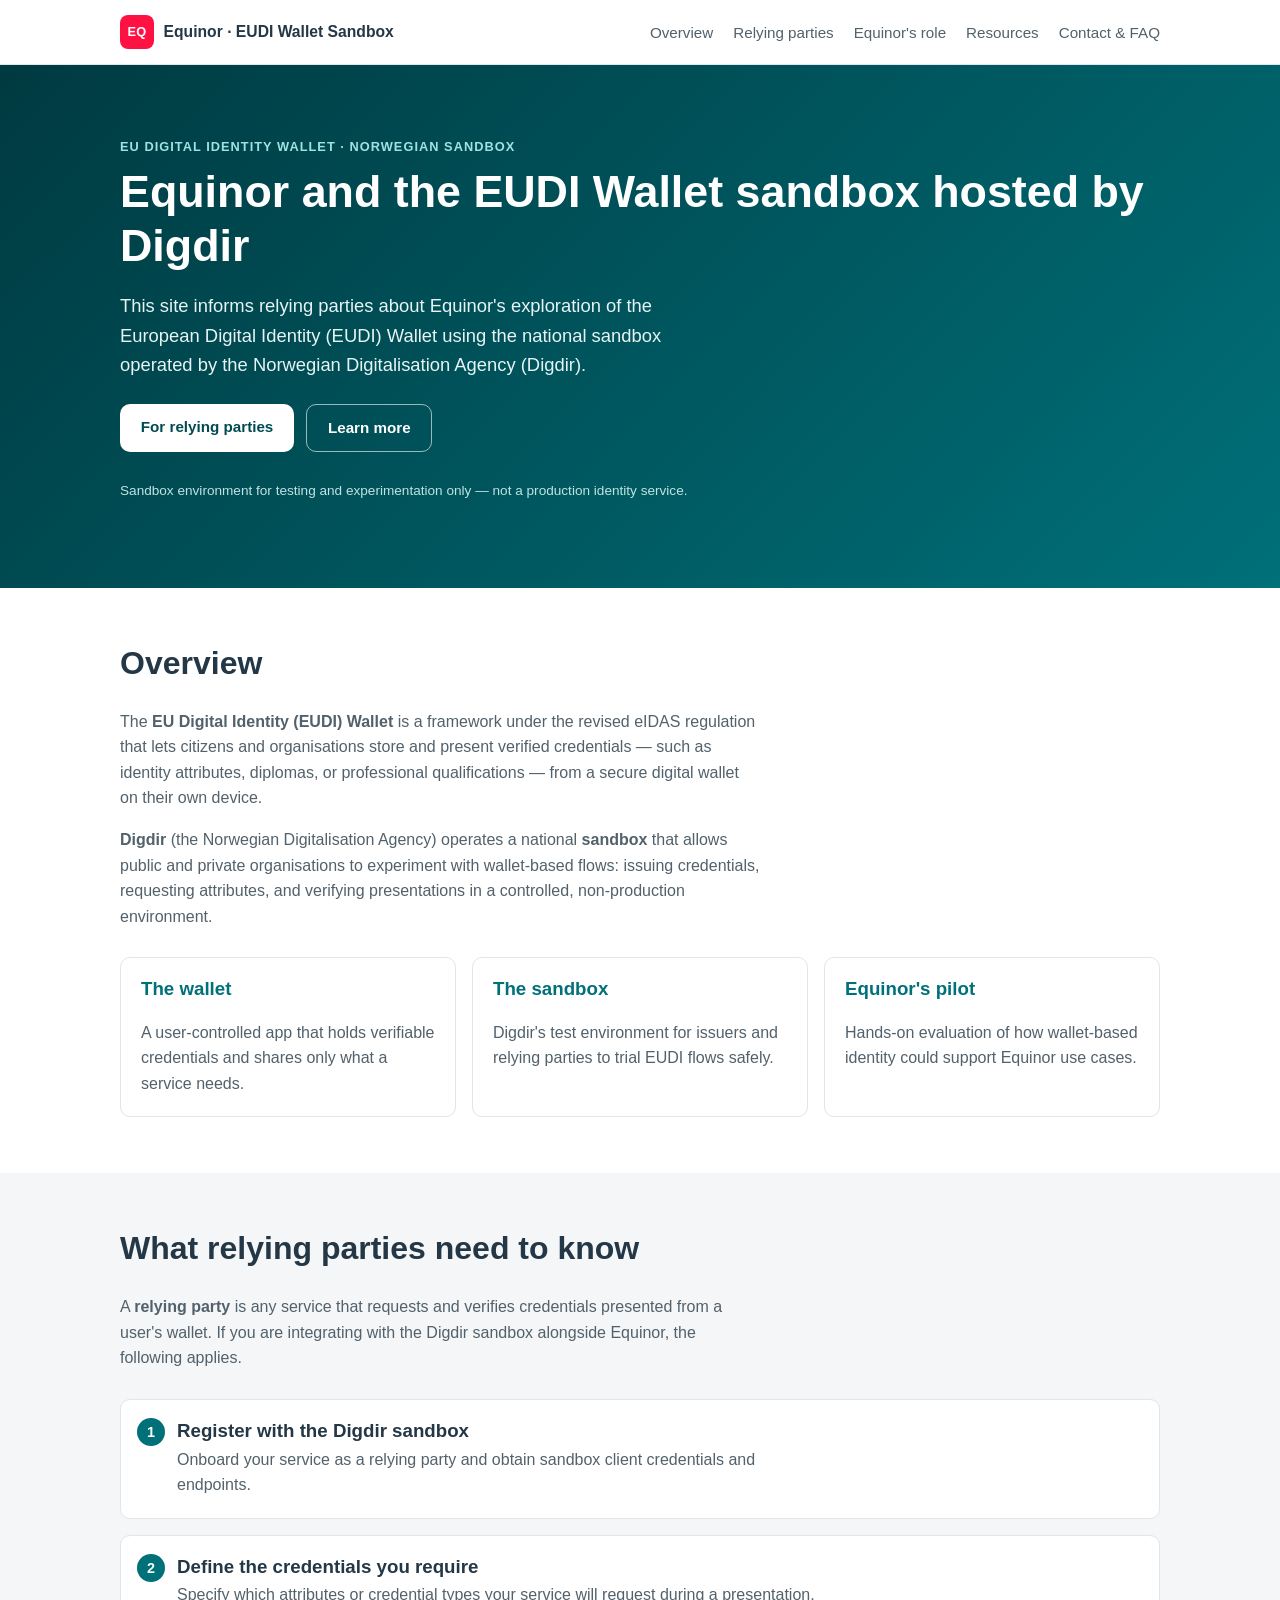
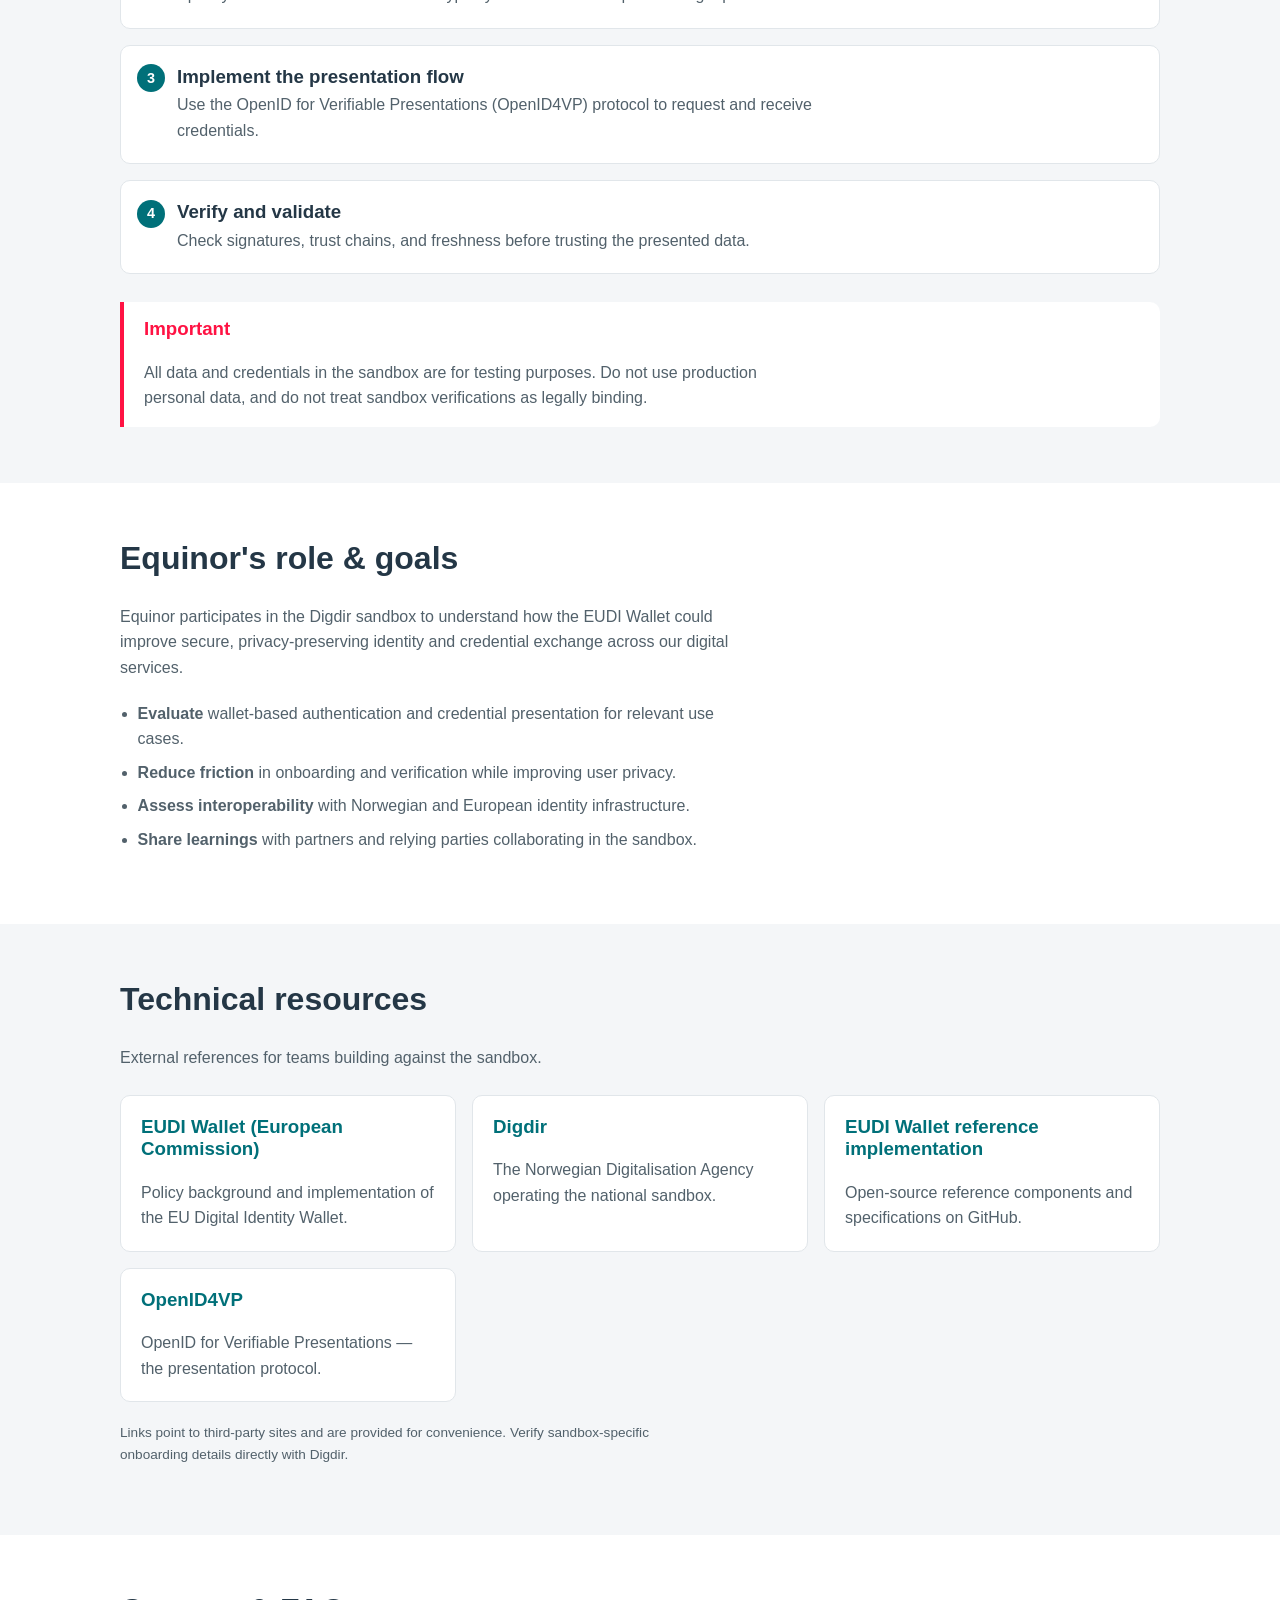
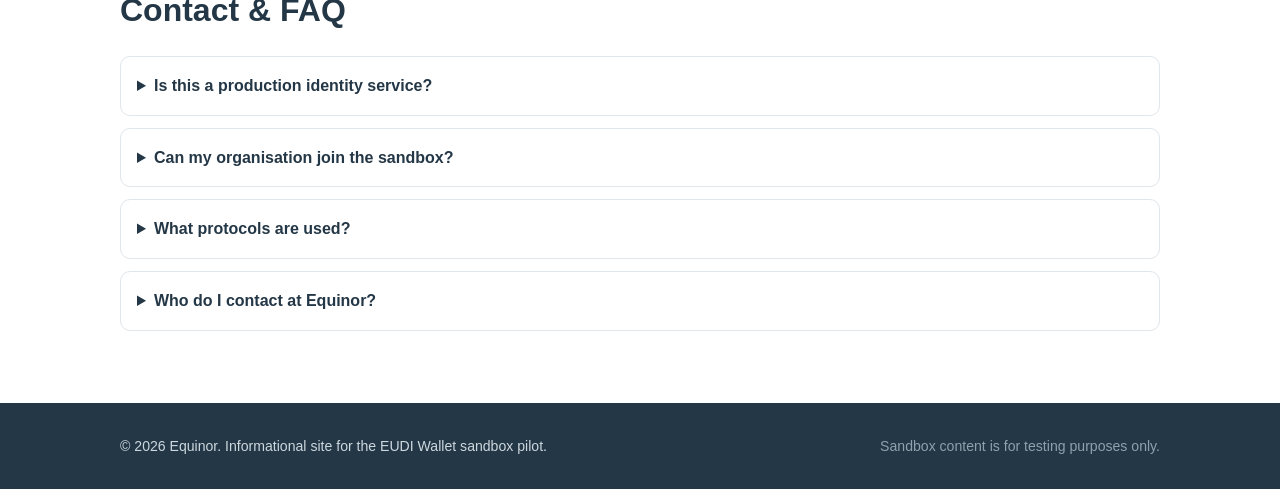
==== index.html @ 6ffa3b99 "Add EUDI Wallet sandbox informational static site" ====
<!DOCTYPE html>
<html lang="en">
<head>
  <meta charset="UTF-8" />
  <meta name="viewport" content="width=device-width, initial-scale=1.0" />
  <meta name="description" content="Information for relying parties about Equinor's work with the EU Digital Identity (EUDI) Wallet sandbox hosted by Digdir." />
  <title>Equinor &amp; the EUDI Wallet Sandbox (Digdir)</title>
  <link rel="preconnect" href="https://fonts.googleapis.com" />
  <link rel="stylesheet" href="css/styles.css" />
</head>
<body>
  <a class="skip-link" href="#main">Skip to main content</a>

  <header class="site-header">
    <div class="container header-inner">
      <a class="brand" href="#top">
        <span class="brand-mark" aria-hidden="true">EQ</span>
        <span class="brand-text">Equinor &middot; EUDI Wallet Sandbox</span>
      </a>
      <nav class="site-nav" aria-label="Primary">
        <button class="nav-toggle" aria-expanded="false" aria-controls="nav-list">
          <span class="sr-only">Toggle navigation</span>
          <span class="nav-toggle-bar" aria-hidden="true"></span>
        </button>
        <ul id="nav-list" class="nav-list">
          <li><a href="#overview">Overview</a></li>
          <li><a href="#relying-parties">Relying parties</a></li>
          <li><a href="#equinor-role">Equinor's role</a></li>
          <li><a href="#resources">Resources</a></li>
          <li><a href="#contact">Contact &amp; FAQ</a></li>
        </ul>
      </nav>
    </div>
  </header>

  <main id="main">
    <section id="top" class="hero">
      <div class="container">
        <p class="eyebrow">EU Digital Identity Wallet &middot; Norwegian sandbox</p>
        <h1>Equinor and the EUDI Wallet sandbox hosted by Digdir</h1>
        <p class="lead">
          This site informs relying parties about Equinor's exploration of the
          European Digital Identity (EUDI) Wallet using the national sandbox
          operated by the Norwegian Digitalisation Agency (Digdir).
        </p>
        <div class="hero-actions">
          <a class="btn btn-primary" href="#relying-parties">For relying parties</a>
          <a class="btn btn-ghost" href="#overview">Learn more</a>
        </div>
        <p class="disclaimer">
          Sandbox environment for testing and experimentation only &mdash; not a
          production identity service.
        </p>
      </div>
    </section>

    <section id="overview" class="section">
      <div class="container">
        <h2>Overview</h2>
        <p>
          The <strong>EU Digital Identity (EUDI) Wallet</strong> is a framework
          under the revised eIDAS regulation that lets citizens and organisations
          store and present verified credentials &mdash; such as identity
          attributes, diplomas, or professional qualifications &mdash; from a
          secure digital wallet on their own device.
        </p>
        <p>
          <strong>Digdir</strong> (the Norwegian Digitalisation Agency) operates a
          national <strong>sandbox</strong> that allows public and private
          organisations to experiment with wallet-based flows: issuing
          credentials, requesting attributes, and verifying presentations in a
          controlled, non-production environment.
        </p>

        <div class="cards">
          <article class="card">
            <h3>The wallet</h3>
            <p>A user-controlled app that holds verifiable credentials and shares only what a service needs.</p>
          </article>
          <article class="card">
            <h3>The sandbox</h3>
            <p>Digdir's test environment for issuers and relying parties to trial EUDI flows safely.</p>
          </article>
          <article class="card">
            <h3>Equinor's pilot</h3>
            <p>Hands-on evaluation of how wallet-based identity could support Equinor use cases.</p>
          </article>
        </div>
      </div>
    </section>

    <section id="relying-parties" class="section section-alt">
      <div class="container">
        <h2>What relying parties need to know</h2>
        <p>
          A <strong>relying party</strong> is any service that requests and
          verifies credentials presented from a user's wallet. If you are
          integrating with the Digdir sandbox alongside Equinor, the following
          applies.
        </p>

        <ol class="steps">
          <li>
            <h3>Register with the Digdir sandbox</h3>
            <p>Onboard your service as a relying party and obtain sandbox client credentials and endpoints.</p>
          </li>
          <li>
            <h3>Define the credentials you require</h3>
            <p>Specify which attributes or credential types your service will request during a presentation.</p>
          </li>
          <li>
            <h3>Implement the presentation flow</h3>
            <p>Use the OpenID for Verifiable Presentations (OpenID4VP) protocol to request and receive credentials.</p>
          </li>
          <li>
            <h3>Verify and validate</h3>
            <p>Check signatures, trust chains, and freshness before trusting the presented data.</p>
          </li>
        </ol>

        <div class="callout">
          <h3>Important</h3>
          <p>
            All data and credentials in the sandbox are for testing purposes. Do
            not use production personal data, and do not treat sandbox
            verifications as legally binding.
          </p>
        </div>
      </div>
    </section>

    <section id="equinor-role" class="section">
      <div class="container">
        <h2>Equinor's role &amp; goals</h2>
        <p>
          Equinor participates in the Digdir sandbox to understand how the EUDI
          Wallet could improve secure, privacy-preserving identity and credential
          exchange across our digital services.
        </p>
        <ul class="goals">
          <li><strong>Evaluate</strong> wallet-based authentication and credential presentation for relevant use cases.</li>
          <li><strong>Reduce friction</strong> in onboarding and verification while improving user privacy.</li>
          <li><strong>Assess interoperability</strong> with Norwegian and European identity infrastructure.</li>
          <li><strong>Share learnings</strong> with partners and relying parties collaborating in the sandbox.</li>
        </ul>
      </div>
    </section>

    <section id="resources" class="section section-alt">
      <div class="container">
        <h2>Technical resources</h2>
        <p>External references for teams building against the sandbox.</p>
        <div class="resource-grid">
          <a class="resource" href="https://digital-strategy.ec.europa.eu/en/policies/eudi-wallet-implementation" target="_blank" rel="noopener noreferrer">
            <h3>EUDI Wallet (European Commission)</h3>
            <p>Policy background and implementation of the EU Digital Identity Wallet.</p>
          </a>
          <a class="resource" href="https://www.digdir.no/" target="_blank" rel="noopener noreferrer">
            <h3>Digdir</h3>
            <p>The Norwegian Digitalisation Agency operating the national sandbox.</p>
          </a>
          <a class="resource" href="https://github.com/eu-digital-identity-wallet" target="_blank" rel="noopener noreferrer">
            <h3>EUDI Wallet reference implementation</h3>
            <p>Open-source reference components and specifications on GitHub.</p>
          </a>
          <a class="resource" href="https://openid.net/specs/openid-4-verifiable-presentations-1_0.html" target="_blank" rel="noopener noreferrer">
            <h3>OpenID4VP</h3>
            <p>OpenID for Verifiable Presentations &mdash; the presentation protocol.</p>
          </a>
        </div>
        <p class="note">
          Links point to third-party sites and are provided for convenience.
          Verify sandbox-specific onboarding details directly with Digdir.
        </p>
      </div>
    </section>

    <section id="contact" class="section">
      <div class="container">
        <h2>Contact &amp; FAQ</h2>

        <div class="faq">
          <details>
            <summary>Is this a production identity service?</summary>
            <p>No. This describes work in Digdir's sandbox, intended for testing and experimentation only.</p>
          </details>
          <details>
            <summary>Can my organisation join the sandbox?</summary>
            <p>Onboarding is managed by Digdir. Contact them to register your service as a relying party or issuer.</p>
          </details>
          <details>
            <summary>What protocols are used?</summary>
            <p>Wallet flows typically use OpenID4VCI for issuance and OpenID4VP for presentation, per the EUDI reference architecture.</p>
          </details>
          <details>
            <summary>Who do I contact at Equinor?</summary>
            <p>Reach out to the Equinor team coordinating this pilot through your usual Equinor contact.</p>
          </details>
        </div>
      </div>
    </section>
  </main>

  <footer class="site-footer">
    <div class="container footer-inner">
      <p>&copy; <span id="year"></span> Equinor. Informational site for the EUDI Wallet sandbox pilot.</p>
      <p class="footer-note">Sandbox content is for testing purposes only.</p>
    </div>
  </footer>

  <script src="js/main.js" defer></script>
</body>
</html>
---- css/styles.css ----
:root {
  --eq-red: #ff1243;
  --eq-ink: #243746;
  --eq-ink-soft: #52616b;
  --eq-bg: #ffffff;
  --eq-bg-alt: #f4f6f8;
  --eq-border: #e1e6ea;
  --eq-accent: #007079;
  --eq-accent-dark: #004b52;
  --radius: 10px;
  --maxw: 1080px;
  --font: -apple-system, BlinkMacSystemFont, "Segoe UI", Roboto, Helvetica, Arial, sans-serif;
}

* { box-sizing: border-box; }

html { scroll-behavior: smooth; }

body {
  margin: 0;
  font-family: var(--font);
  color: var(--eq-ink);
  background: var(--eq-bg);
  line-height: 1.6;
  -webkit-font-smoothing: antialiased;
}

.container {
  width: 100%;
  max-width: var(--maxw);
  margin: 0 auto;
  padding: 0 1.25rem;
}

h1, h2, h3 { color: var(--eq-ink); line-height: 1.2; }
a { color: var(--eq-accent); }

.sr-only,
.skip-link {
  position: absolute;
  width: 1px; height: 1px;
  padding: 0; margin: -1px;
  overflow: hidden; clip: rect(0 0 0 0);
  white-space: nowrap; border: 0;
}
.skip-link:focus {
  position: fixed; top: 0.5rem; left: 0.5rem;
  width: auto; height: auto;
  padding: 0.5rem 0.75rem; margin: 0; clip: auto;
  background: var(--eq-accent); color: #fff; border-radius: 6px; z-index: 100;
}

/* Header */
.site-header {
  position: sticky; top: 0; z-index: 50;
  background: rgba(255, 255, 255, 0.95);
  backdrop-filter: blur(6px);
  border-bottom: 1px solid var(--eq-border);
}
.header-inner {
  display: flex; align-items: center; justify-content: space-between;
  min-height: 64px;
}
.brand { display: flex; align-items: center; gap: 0.6rem; text-decoration: none; color: var(--eq-ink); font-weight: 700; }
.brand-mark {
  display: inline-flex; align-items: center; justify-content: center;
  width: 34px; height: 34px; border-radius: 8px;
  background: var(--eq-red); color: #fff; font-size: 0.8rem; letter-spacing: 0.02em;
}
.brand-text { font-size: 0.98rem; }

.nav-list {
  display: flex; gap: 1.25rem; list-style: none; margin: 0; padding: 0;
}
.nav-list a {
  text-decoration: none; color: var(--eq-ink-soft); font-weight: 500; font-size: 0.95rem;
  padding: 0.35rem 0; border-bottom: 2px solid transparent;
}
.nav-list a:hover, .nav-list a:focus { color: var(--eq-accent); border-bottom-color: var(--eq-accent); }

.nav-toggle {
  display: none; background: none; border: 0; cursor: pointer; padding: 0.5rem;
}
.nav-toggle-bar,
.nav-toggle-bar::before,
.nav-toggle-bar::after {
  display: block; width: 22px; height: 2px; background: var(--eq-ink); position: relative;
}
.nav-toggle-bar::before, .nav-toggle-bar::after { content: ""; position: absolute; left: 0; }
.nav-toggle-bar::before { top: -6px; }
.nav-toggle-bar::after { top: 6px; }

/* Hero */
.hero {
  background: linear-gradient(135deg, #003a41 0%, #007079 100%);
  color: #fff; padding: 4.5rem 0;
}
.hero h1 { color: #fff; font-size: clamp(1.8rem, 4vw, 2.8rem); margin: 0.5rem 0 1rem; }
.hero .eyebrow { text-transform: uppercase; letter-spacing: 0.08em; font-size: 0.8rem; color: #9fe3e0; margin: 0; font-weight: 600; }
.hero .lead { font-size: 1.15rem; max-width: 60ch; color: #e6f4f4; }
.hero-actions { display: flex; gap: 0.75rem; flex-wrap: wrap; margin-top: 1.5rem; }
.disclaimer { margin-top: 1.75rem; font-size: 0.85rem; color: #bfe3e2; }

.btn {
  display: inline-block; padding: 0.7rem 1.3rem; border-radius: var(--radius);
  font-weight: 600; text-decoration: none; font-size: 0.95rem; transition: transform 0.05s ease, background 0.15s ease;
}
.btn:active { transform: translateY(1px); }
.btn-primary { background: #fff; color: var(--eq-accent-dark); }
.btn-primary:hover { background: #eafafa; }
.btn-ghost { background: transparent; color: #fff; border: 1.5px solid rgba(255,255,255,0.6); }
.btn-ghost:hover { border-color: #fff; }

/* Sections */
.section { padding: 3.5rem 0; }
.section-alt { background: var(--eq-bg-alt); }
.section h2 { font-size: clamp(1.5rem, 3vw, 2rem); margin-top: 0; }
.section p { max-width: 72ch; color: var(--eq-ink-soft); }

/* Cards */
.cards { display: grid; grid-template-columns: repeat(auto-fit, minmax(240px, 1fr)); gap: 1rem; margin-top: 1.75rem; }
.card { background: #fff; border: 1px solid var(--eq-border); border-radius: var(--radius); padding: 1.25rem; }
.card h3 { margin-top: 0; color: var(--eq-accent); }
.card p { margin-bottom: 0; }

/* Steps */
.steps { counter-reset: step; list-style: none; padding: 0; margin: 1.75rem 0 0; display: grid; gap: 1rem; }
.steps li { position: relative; background: #fff; border: 1px solid var(--eq-border); border-radius: var(--radius); padding: 1.25rem 1.25rem 1.25rem 3.5rem; }
.steps li::before {
  counter-increment: step; content: counter(step);
  position: absolute; left: 1rem; top: 1.15rem;
  width: 1.75rem; height: 1.75rem; border-radius: 50%;
  background: var(--eq-accent); color: #fff; display: flex; align-items: center; justify-content: center; font-weight: 700; font-size: 0.9rem;
}
.steps h3 { margin: 0 0 0.25rem; }
.steps p { margin: 0; }

/* Callout */
.callout { margin-top: 1.75rem; border-left: 4px solid var(--eq-red); background: #fff; padding: 1rem 1.25rem; border-radius: 0 var(--radius) var(--radius) 0; }
.callout h3 { margin-top: 0; color: var(--eq-red); }
.callout p { margin-bottom: 0; }

/* Goals */
.goals { margin-top: 1.25rem; padding-left: 1.1rem; color: var(--eq-ink-soft); max-width: 72ch; }
.goals li { margin-bottom: 0.5rem; }

/* Resources */
.resource-grid { display: grid; grid-template-columns: repeat(auto-fit, minmax(260px, 1fr)); gap: 1rem; margin-top: 1.5rem; }
.resource { display: block; background: #fff; border: 1px solid var(--eq-border); border-radius: var(--radius); padding: 1.25rem; text-decoration: none; color: inherit; transition: border-color 0.15s ease, box-shadow 0.15s ease; }
.resource:hover { border-color: var(--eq-accent); box-shadow: 0 4px 14px rgba(0,112,121,0.08); }
.resource h3 { margin-top: 0; color: var(--eq-accent); }
.resource p { margin-bottom: 0; }
.note { font-size: 0.85rem; margin-top: 1.25rem; }

/* FAQ */
.faq { margin-top: 1.5rem; display: grid; gap: 0.75rem; }
.faq details { background: #fff; border: 1px solid var(--eq-border); border-radius: var(--radius); padding: 0.5rem 1rem; }
.faq summary { cursor: pointer; font-weight: 600; padding: 0.5rem 0; color: var(--eq-ink); }
.faq p { margin: 0.25rem 0 0.75rem; }

/* Footer */
.site-footer { background: var(--eq-ink); color: #cdd7de; padding: 2rem 0; margin-top: 1rem; }
.footer-inner { display: flex; justify-content: space-between; flex-wrap: wrap; gap: 0.5rem; }
.site-footer p { margin: 0; font-size: 0.88rem; }
.footer-note { color: #8fa1ad; }

/* Responsive nav */
@media (max-width: 720px) {
  .nav-toggle { display: block; }
  .nav-list {
    position: absolute; top: 64px; right: 0; left: 0;
    flex-direction: column; gap: 0; background: #fff;
    border-bottom: 1px solid var(--eq-border);
    padding: 0.5rem 1.25rem; display: none;
  }
  .nav-list.open { display: flex; }
  .nav-list li { padding: 0.35rem 0; }
  .footer-inner { flex-direction: column; }
}
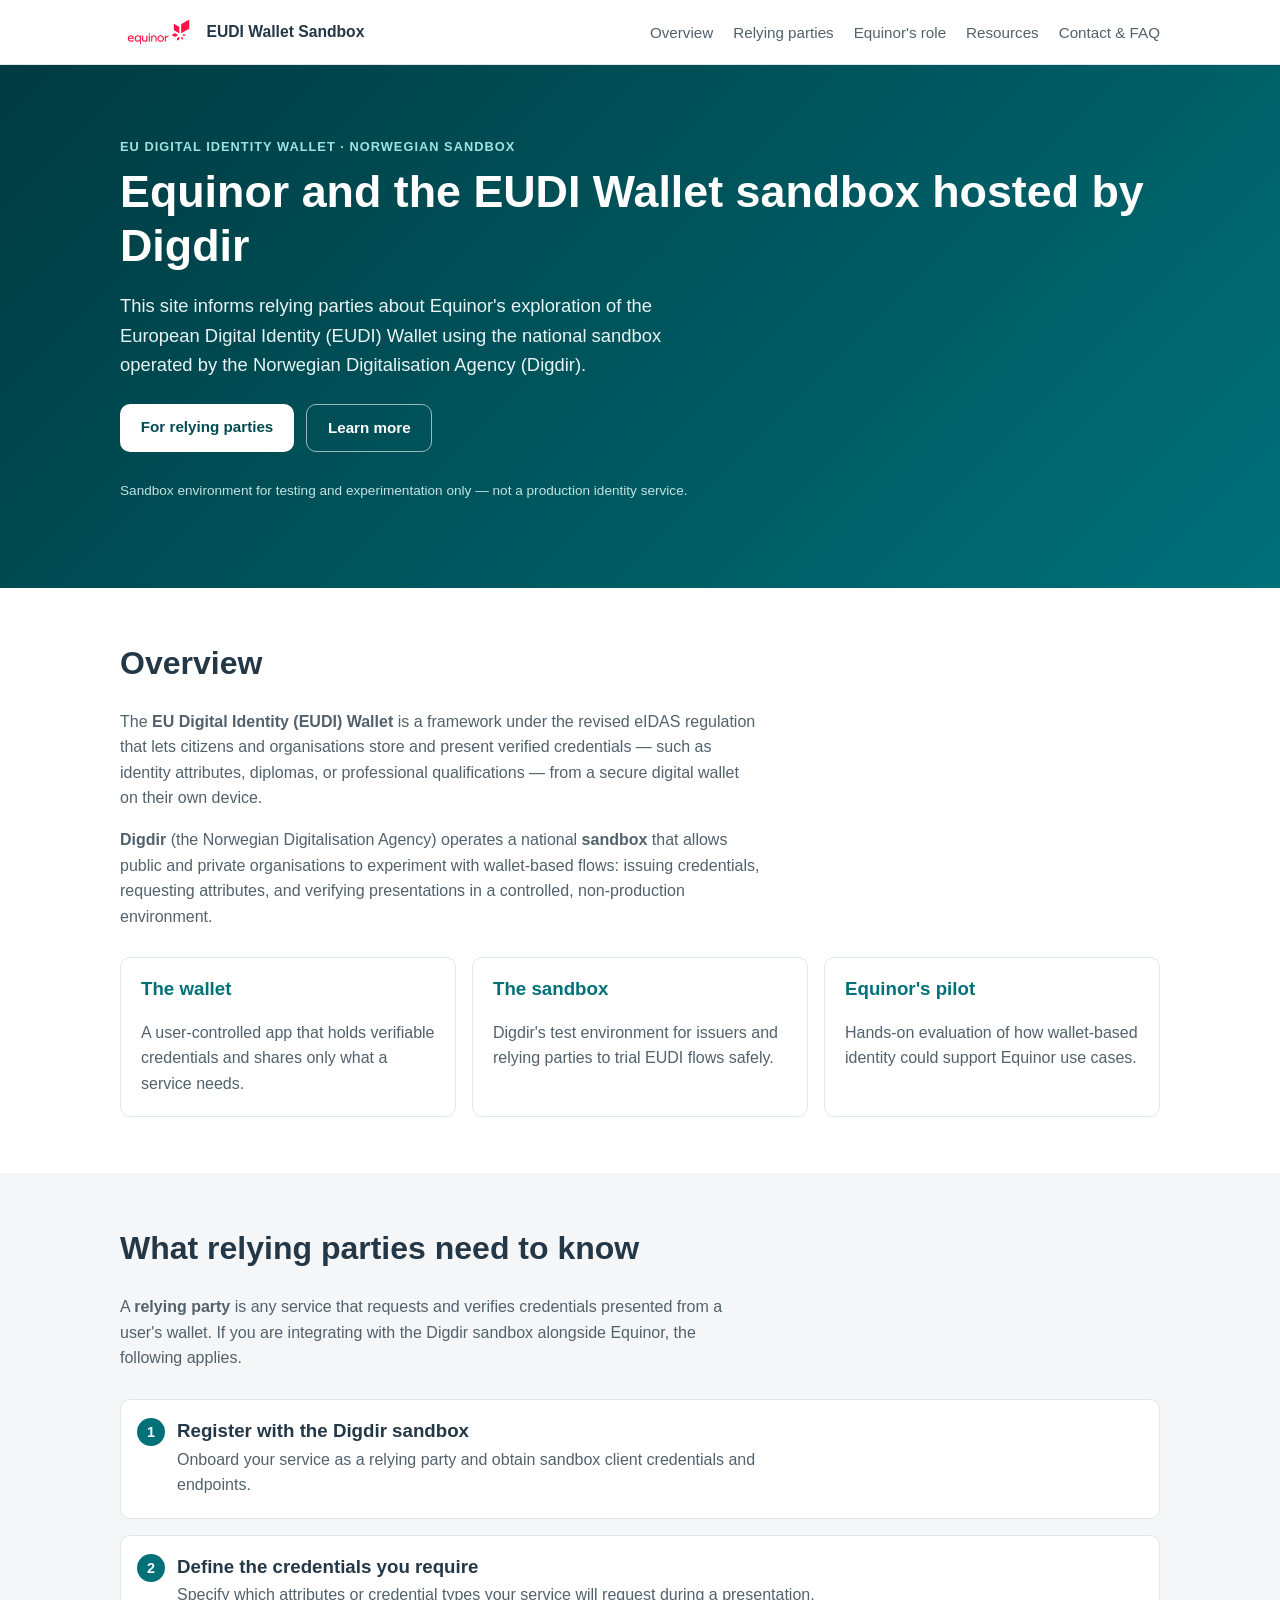
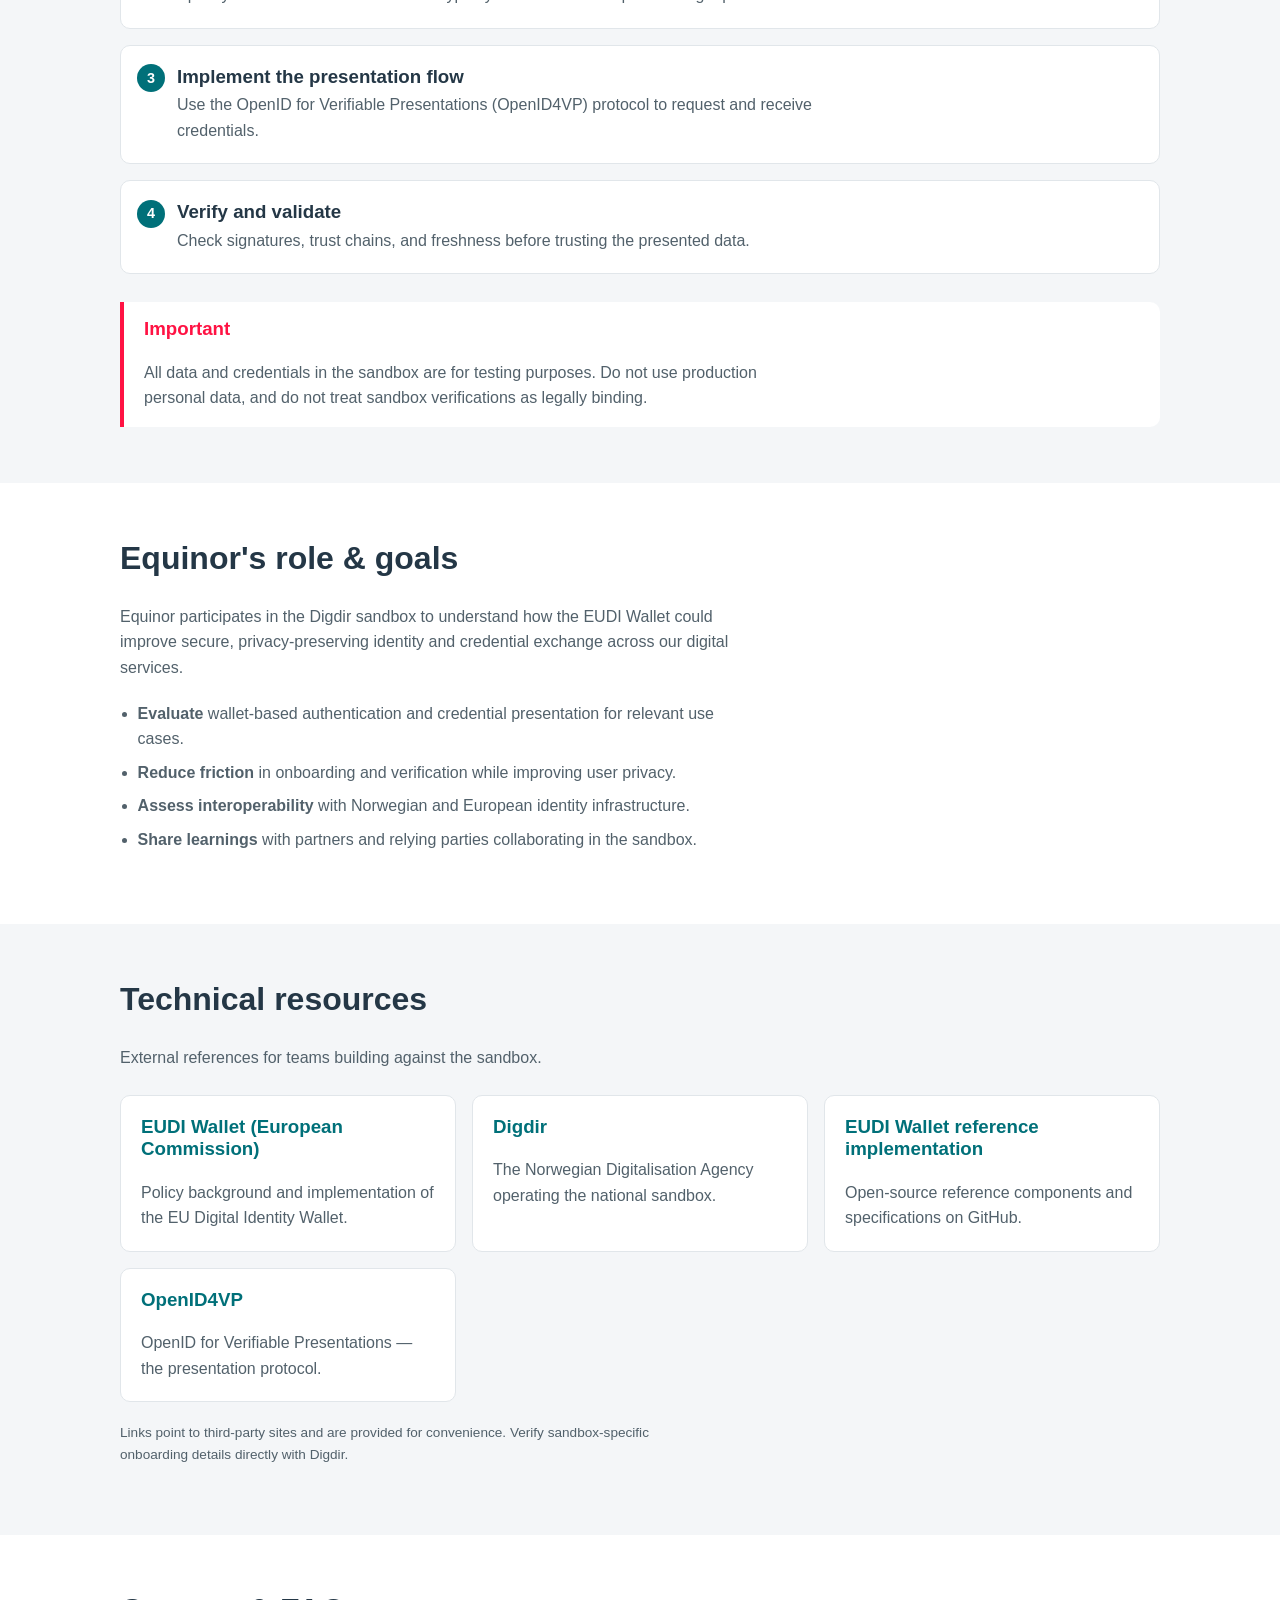
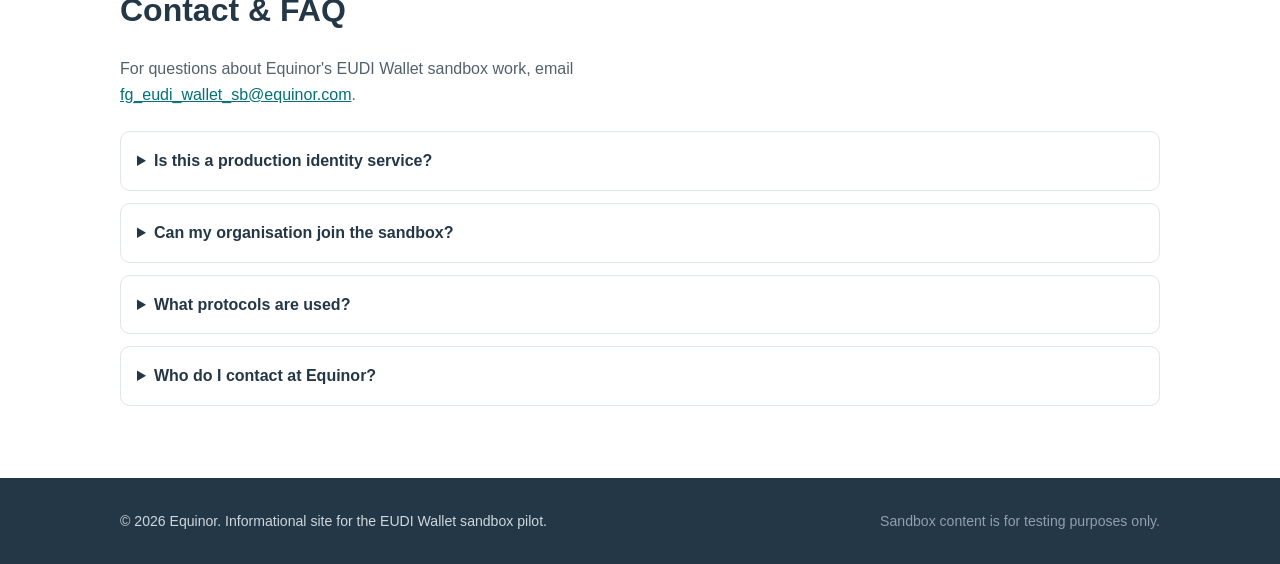
==== commit aff4b905: "Logo and contact info" ====
--- a/index.html
+++ b/index.html
@@ -14,8 +14,8 @@
   <header class="site-header">
     <div class="container header-inner">
       <a class="brand" href="#top">
-        <span class="brand-mark" aria-hidden="true">EQ</span>
-        <span class="brand-text">Equinor &middot; EUDI Wallet Sandbox</span>
+        <img class="brand-logo" src="resources/Equinor_HORIZ_logo_RGB_RED.JPG" alt="Equinor" />
+        <span class="brand-text">EUDI Wallet Sandbox</span>
       </a>
       <nav class="site-nav" aria-label="Primary">
         <button class="nav-toggle" aria-expanded="false" aria-controls="nav-list">
@@ -178,6 +178,10 @@
     <section id="contact" class="section">
       <div class="container">
         <h2>Contact &amp; FAQ</h2>
+        <p>
+          For questions about Equinor's EUDI Wallet sandbox work, email
+          <a href="mailto:fg_eudi_wallet_sb@equinor.com">fg_eudi_wallet_sb@equinor.com</a>.
+        </p>
 
         <div class="faq">
           <details>
@@ -194,7 +198,7 @@
           </details>
           <details>
             <summary>Who do I contact at Equinor?</summary>
-            <p>Reach out to the Equinor team coordinating this pilot through your usual Equinor contact.</p>
+            <p>Email the team coordinating this pilot at <a href="mailto:fg_eudi_wallet_sb@equinor.com">fg_eudi_wallet_sb@equinor.com</a>.</p>
           </details>
         </div>
       </div>
--- a/css/styles.css
+++ b/css/styles.css
@@ -62,11 +62,7 @@
   min-height: 64px;
 }
 .brand { display: flex; align-items: center; gap: 0.6rem; text-decoration: none; color: var(--eq-ink); font-weight: 700; }
-.brand-mark {
-  display: inline-flex; align-items: center; justify-content: center;
-  width: 34px; height: 34px; border-radius: 8px;
-  background: var(--eq-red); color: #fff; font-size: 0.8rem; letter-spacing: 0.02em;
-}
+.brand-logo { height: 40px; max-height: 40px; width: auto; max-width: 220px; object-fit: contain; display: block; }
 .brand-text { font-size: 0.98rem; }
 
 .nav-list {
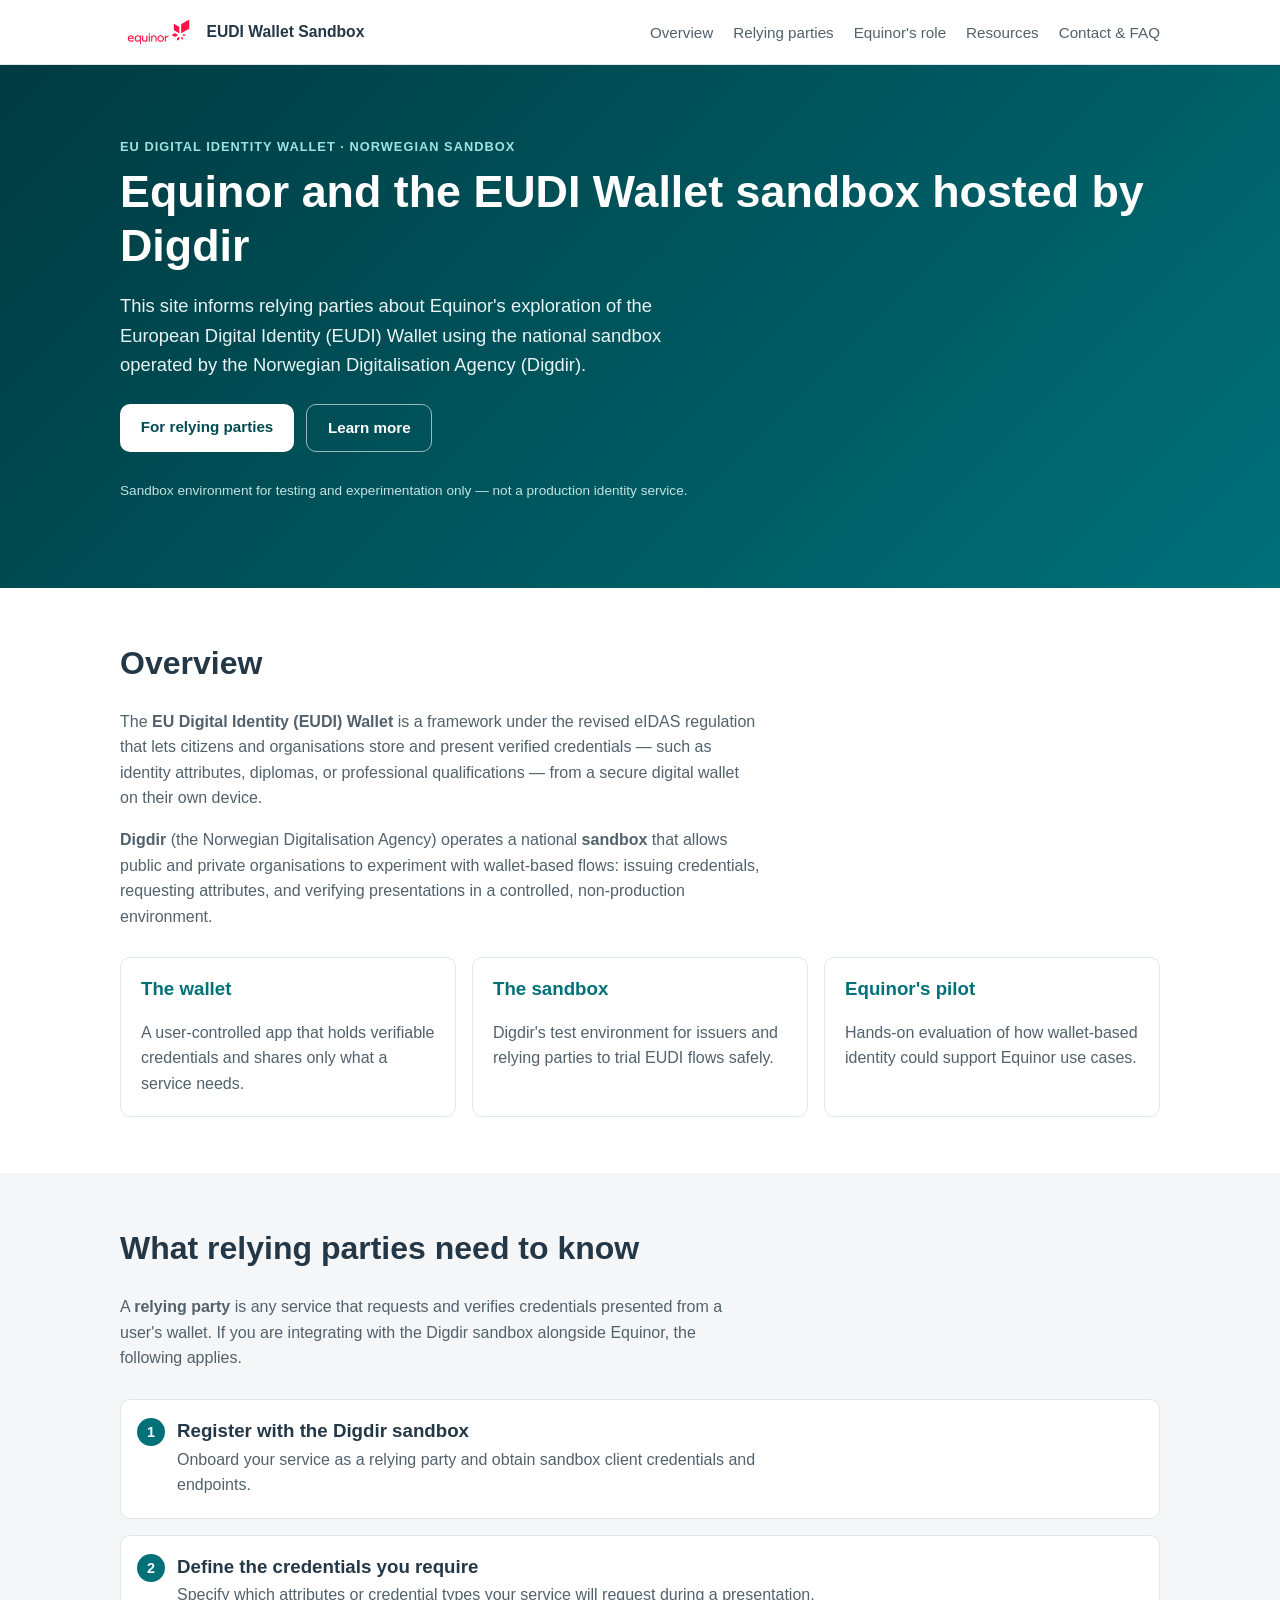
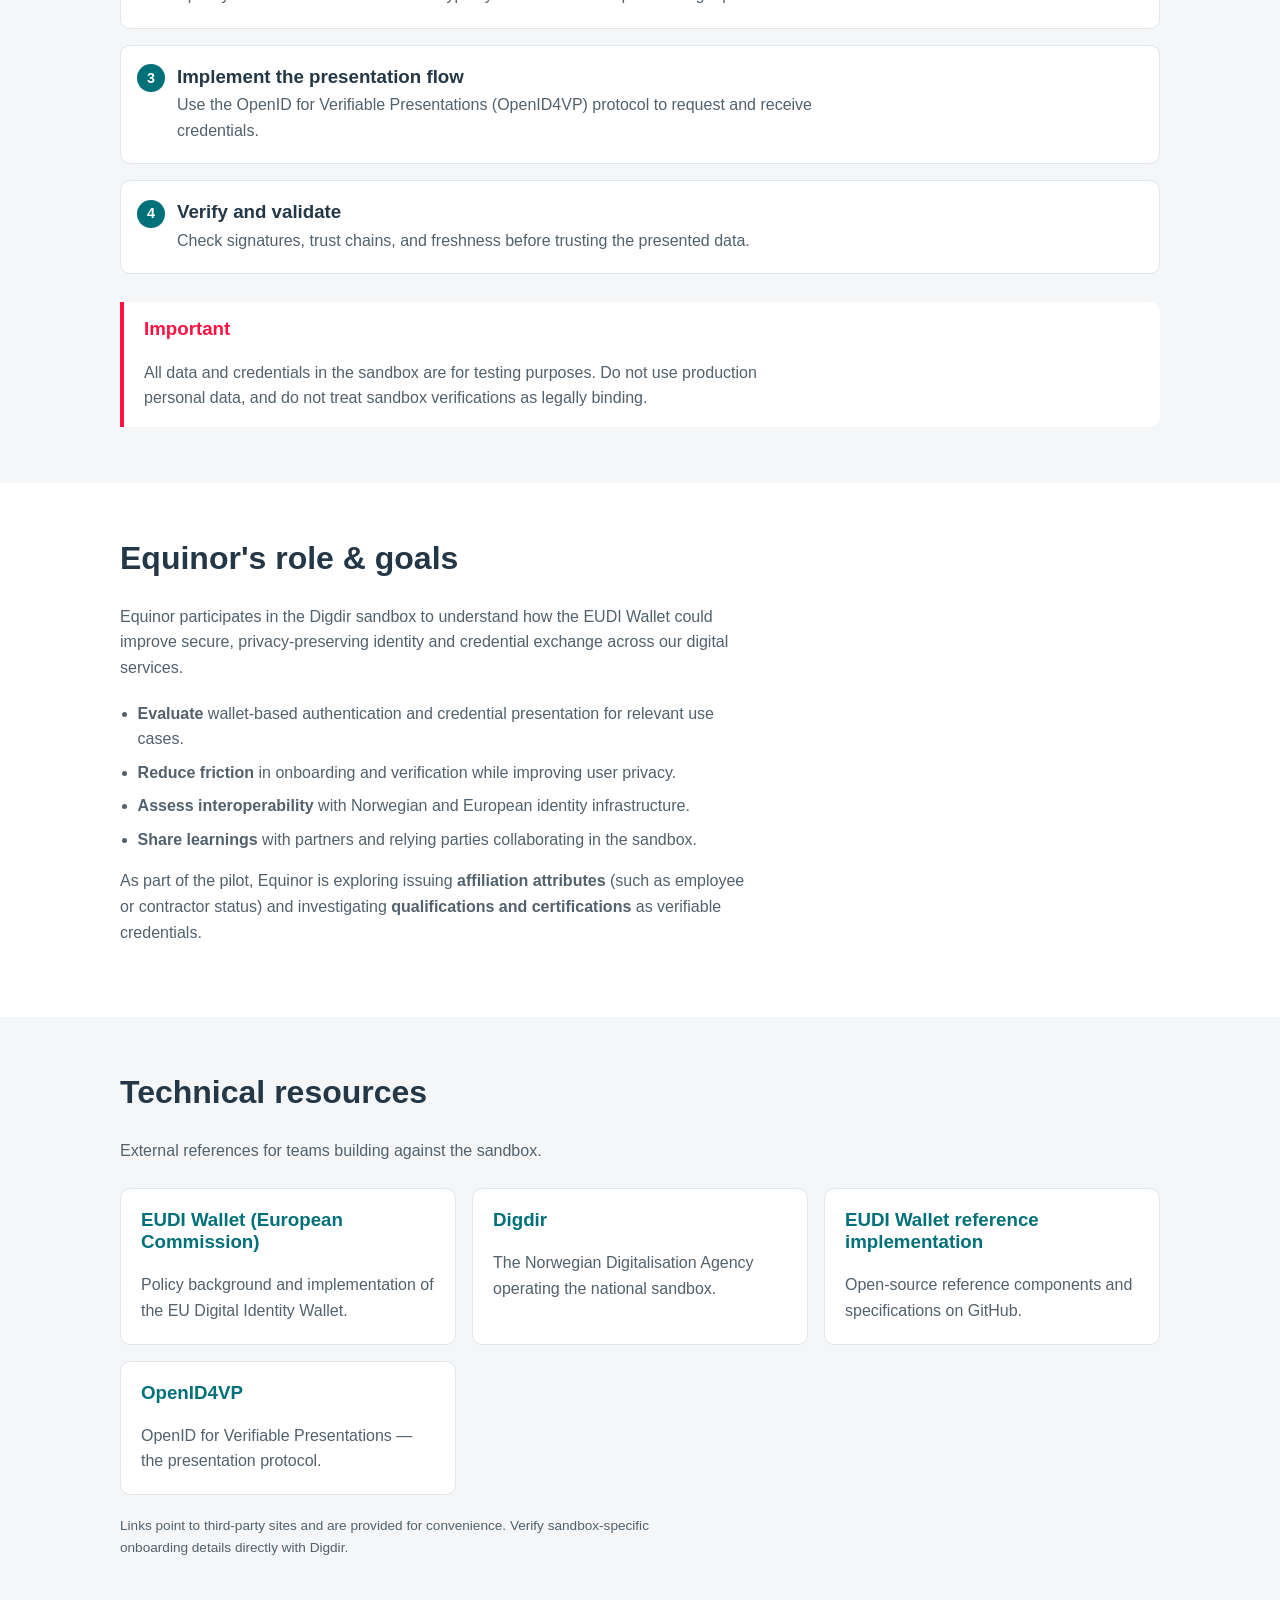
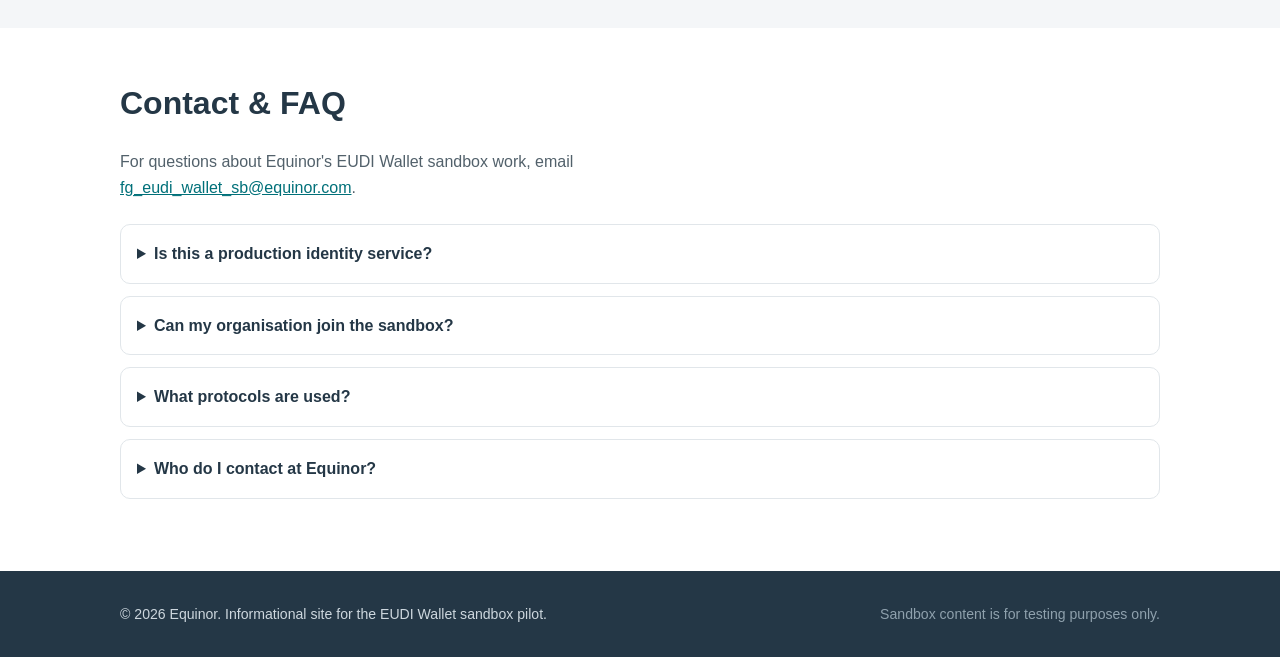
==== commit ffd533f5: "Added Equinor specific topics of interest" ====
--- a/index.html
+++ b/index.html
@@ -143,6 +143,12 @@
           <li><strong>Assess interoperability</strong> with Norwegian and European identity infrastructure.</li>
           <li><strong>Share learnings</strong> with partners and relying parties collaborating in the sandbox.</li>
         </ul>
+        <p>
+          As part of the pilot, Equinor is exploring issuing
+          <strong>affiliation attributes</strong> (such as employee or contractor
+          status) and investigating <strong>qualifications and certifications</strong>
+          as verifiable credentials.
+        </p>
       </div>
     </section>
 
